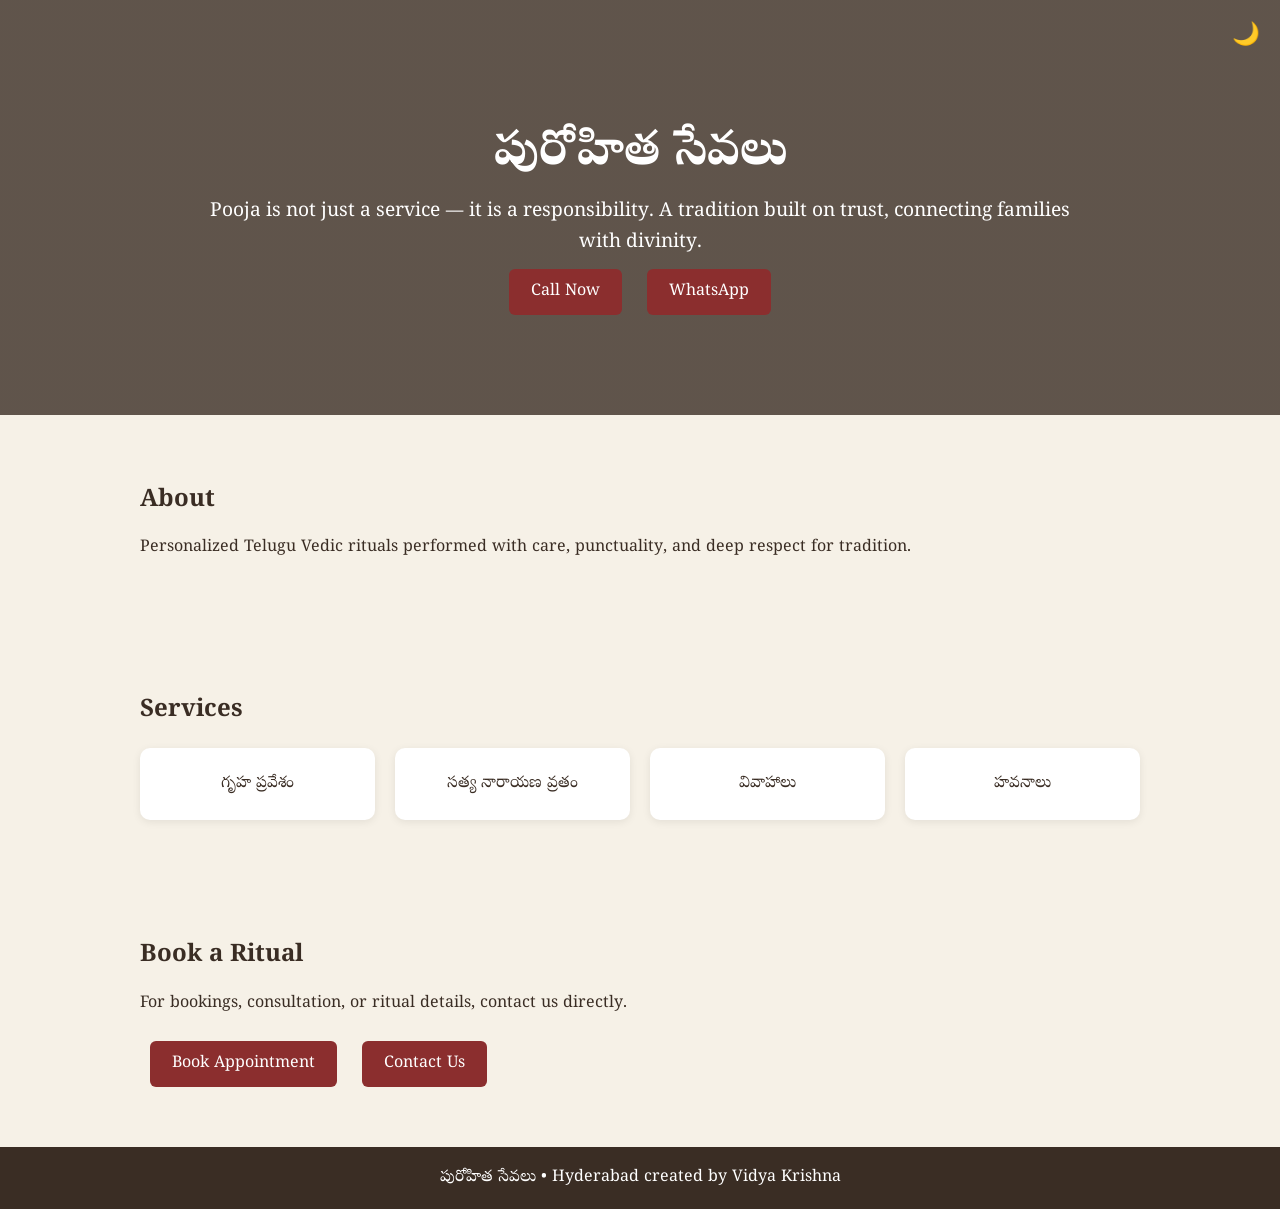
==== index.html @ c471fb9b "added developer name" ====
<!DOCTYPE html>
<html lang="te">
<head>
<meta name="google-site-verification" content="lKjtwNHath8AJ4mfFwVsN0op9UtIuHNNCm3efRwVIqU" />
<meta charset="UTF-8">
<meta name="viewport" content="width=device-width, initial-scale=1.0">
<title>పురోహిత సేవలు</title>

<link rel="stylesheet" href="style.css">
</head>
<body>

<header>
    <h1>పురోహిత సేవలు</h1>
    <p>
        Pooja is not just a service — it is a responsibility. A tradition built on trust, connecting families with divinity.
    </p>
    <div class="buttons">
        <a href="tel:+916281621341">Call Now</a>
        <a href="https://wa.me/9292904924">WhatsApp</a>
    </div>
    <button id="theme-toggle">🌙</button>
</header>

<section>
    <h2>About</h2>
    <p>
        Personalized Telugu Vedic rituals performed with care, punctuality,
        and deep respect for tradition.
    </p>
</section>

<section>
    <h2>Services</h2>
    <div class="cards">
        <div class="card">గృహ ప్రవేశం</div>
        <div class="card">సత్య నారాయణ వ్రతం</div>
        <div class="card">వివాహాలు</div>
        <div class="card">హవనాలు</div>
    </div>
</section>

<section>
    <h2>Book a Ritual</h2>
    <p>
        For bookings, consultation, or ritual details, contact us directly.
    </p>

    <div class="buttons">
        <a href="https://forms.gle/YbWDCnJESzP3Mj3n6" target="_blank">
            Book Appointment
        </a>

        <a href="https://forms.gle/YbWDCnJESzP3Mj3n6" target="_blank">
            Contact Us
        </a>
    </div>
</section>

<footer>
    పురోహిత సేవలు • Hyderabad
    created by Vidya Krishna
</footer>
<script>
const toggle = document.getElementById("theme-toggle");

toggle.addEventListener("click", () => {
    document.body.classList.toggle("dark-mode");
});
</script>
</body>
</html>
---- style.css ----
@import url('https://fonts.googleapis.com/css2?family=Noto+Serif+Telugu:wght@400;700&display=swap');

:root {
    --bg-color: #f6f1e7;
    --text-color: #3a2d24;
    --card-bg: white;
    --footer-bg: #3a2d24;
    --button-bg: #8b2e2e;
}

.dark-mode {
    --bg-color: #121212;
    --text-color: #f5f5f5;
    --card-bg: #1f1f1f;
    --footer-bg: #0d0d0d;
    --button-bg: #6b1f1f;
}
body {
    margin: 0;
    font-family: 'Noto Serif Telugu', serif;
    background: var(--bg-color);
    color: var(--text-color);
}
header {
    background: linear-gradient(rgba(58,45,36,0.8), rgba(58,45,36,0.8));
    color: white;
    text-align: center;
    padding: 90px 20px;
}
.dark-mode header {
    background: linear-gradient(rgba(15,15,15,0.9), rgba(15,15,15,0.9));
}
header h1 {
    font-size: 3rem;
    margin-bottom: 10px;
}
header p {
    font-size: 1.2rem;
    max-width: 900px;
    margin: 0 auto;
    line-height: 1.6;
}
.buttons a {
    display: inline-block;
    margin: 10px;
    padding: 12px 22px;
    text-decoration: none;
    border-radius: 6px;
    background: var(--button-bg);
    color: white;
}
section {
    max-width: 1000px;
    margin: auto;
    padding: 50px 20px;
}
.cards {
    display: grid;
    grid-template-columns: repeat(auto-fit, minmax(220px,1fr));
    gap: 20px;
}
.card {
    background: var(--card-bg);
    border-radius: 10px;
    padding: 25px;
    box-shadow: 0 2px 8px rgba(0,0,0,0.08);
    text-align: center;
}
.contact-form iframe {
    width: 100%;
    height: 700px;
    border: none;
    border-radius: 8px;
}
footer {
background: var(--footer-bg);
    color: white;
    text-align: center;
    padding: 20px;
}
/*#theme-toggle {
    margin-top: 20px;
    padding: 10px 18px;
    border: none;
    border-radius: 6px;
    cursor: pointer;
    font-family: inherit;
    background: #ffffff;
    color: #3a2d24;
}*/
#theme-toggle {
    position: absolute;
    top: 20px;
    right: 20px;

    background: none;
    border: none;

    font-size: 1.4rem;
    cursor: pointer;

    color: white;
    padding: 0;
}
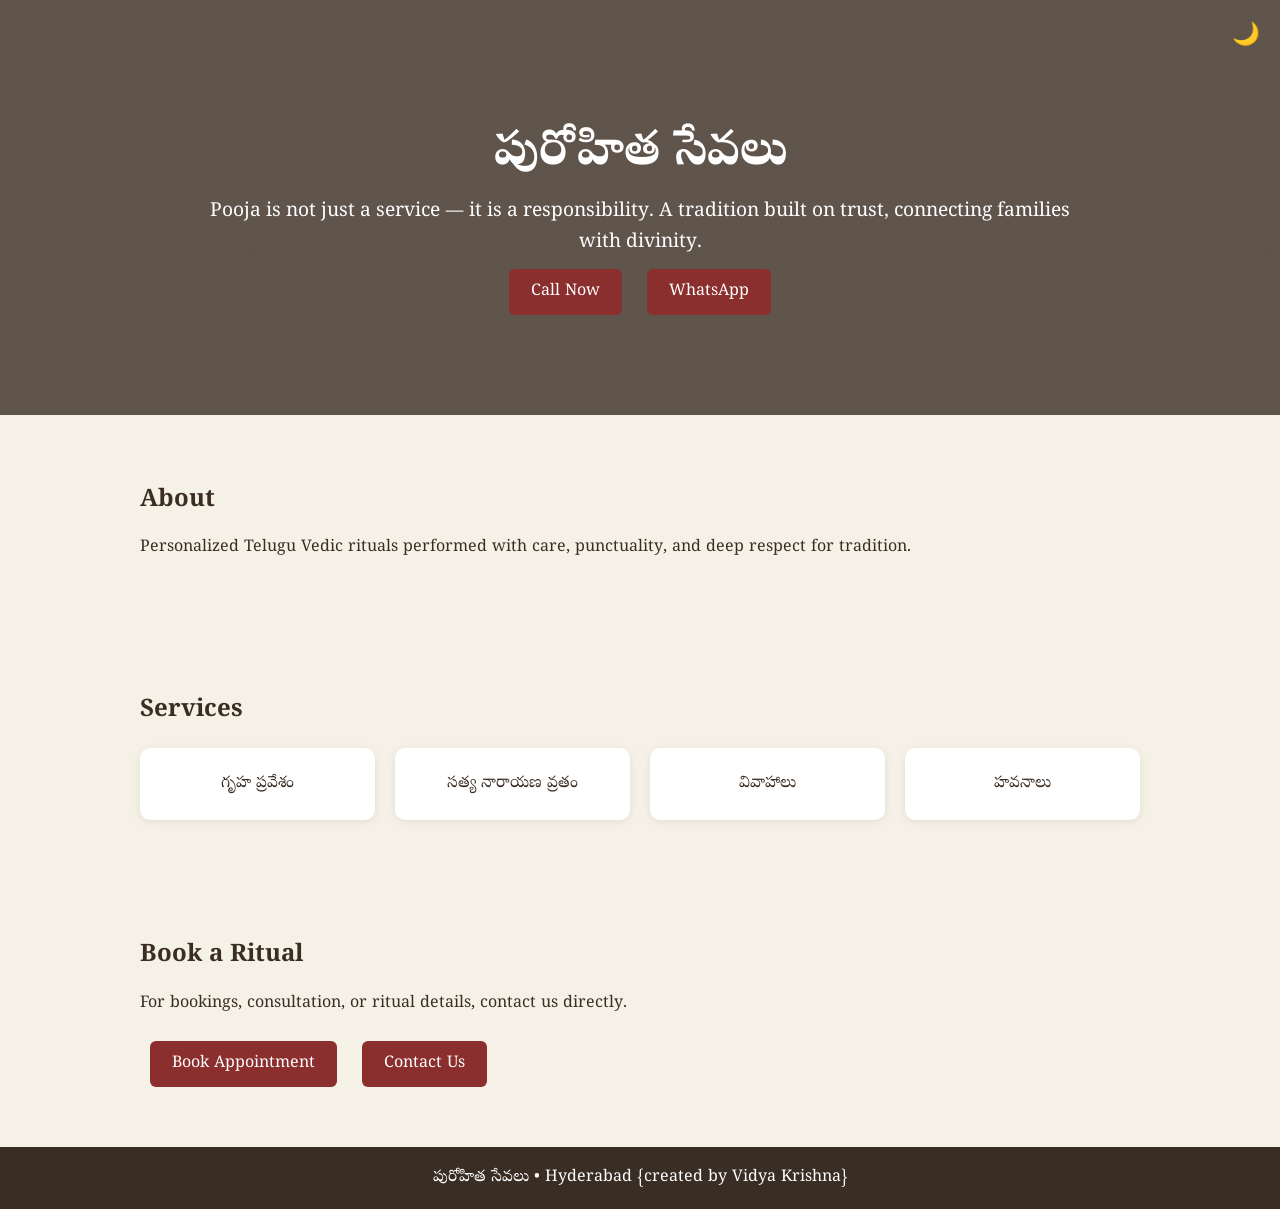
==== commit 35dad655: "edit to developer name at the bottom" ====
--- a/index.html
+++ b/index.html
@@ -58,8 +58,8 @@
 </section>
 
 <footer>
-    పురోహిత సేవలు • Hyderabad
-    created by Vidya Krishna
+    పురోహిత సేవలు • Hyderabad     
+       {created by Vidya Krishna}
 </footer>
 <script>
 const toggle = document.getElementById("theme-toggle");
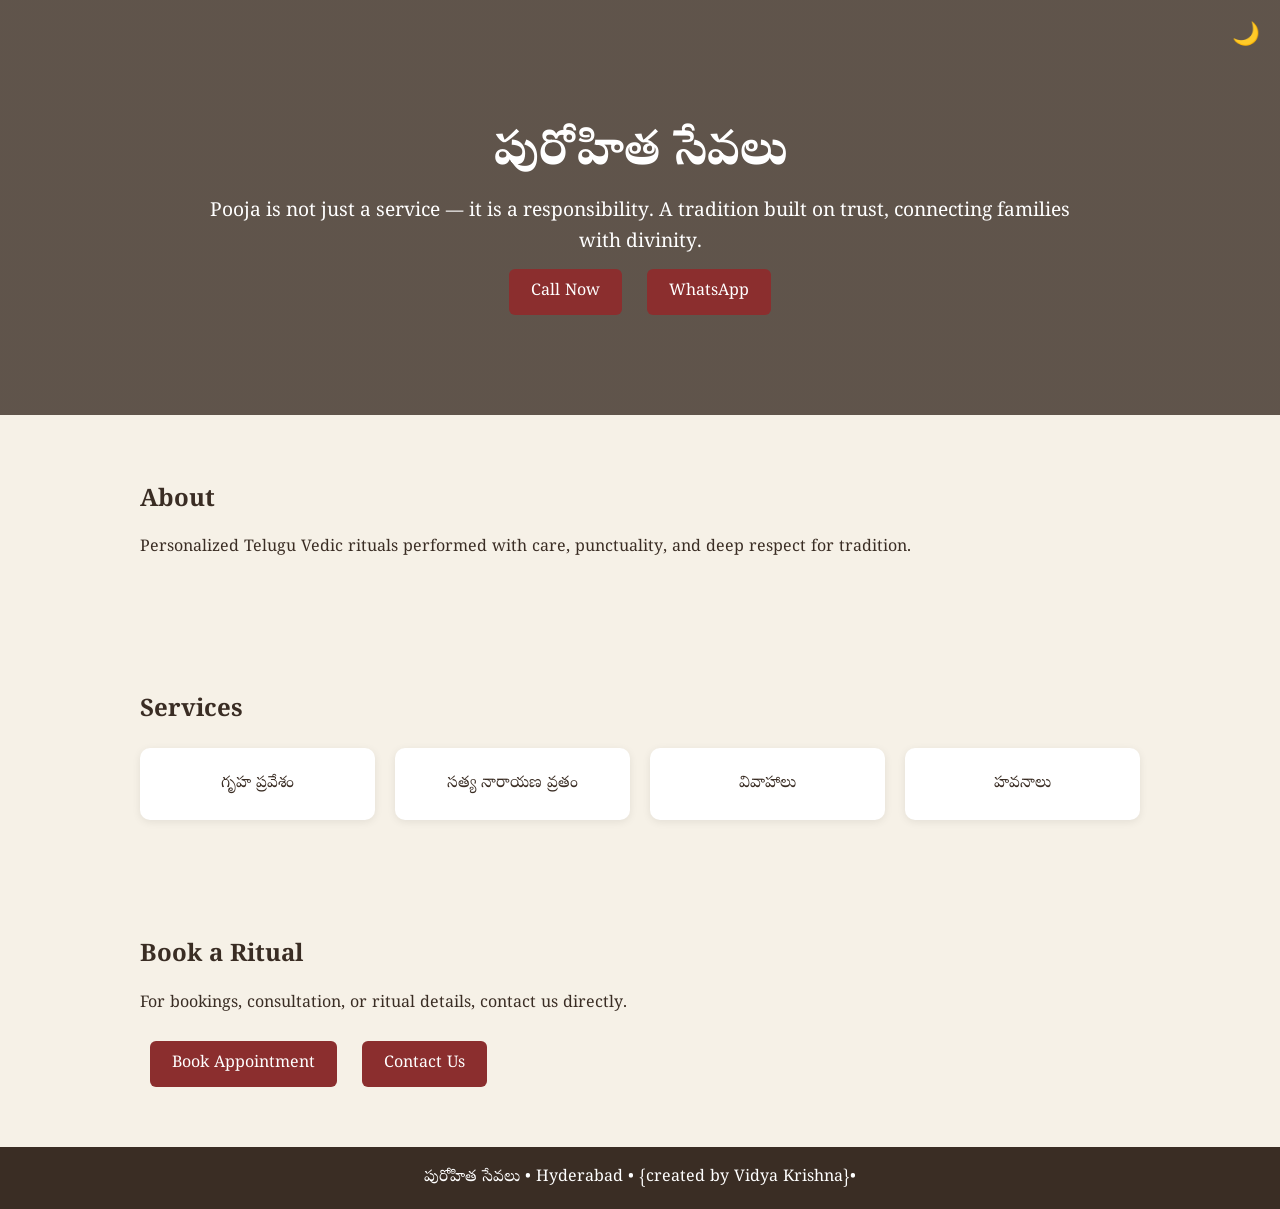
==== commit bad58ad0: "again edit to footer note" ====
--- a/index.html
+++ b/index.html
@@ -58,8 +58,8 @@
 </section>
 
 <footer>
-    పురోహిత సేవలు • Hyderabad     
-       {created by Vidya Krishna}
+    పురోహిత సేవలు • Hyderabad     •
+       {created by Vidya Krishna}•
 </footer>
 <script>
 const toggle = document.getElementById("theme-toggle");
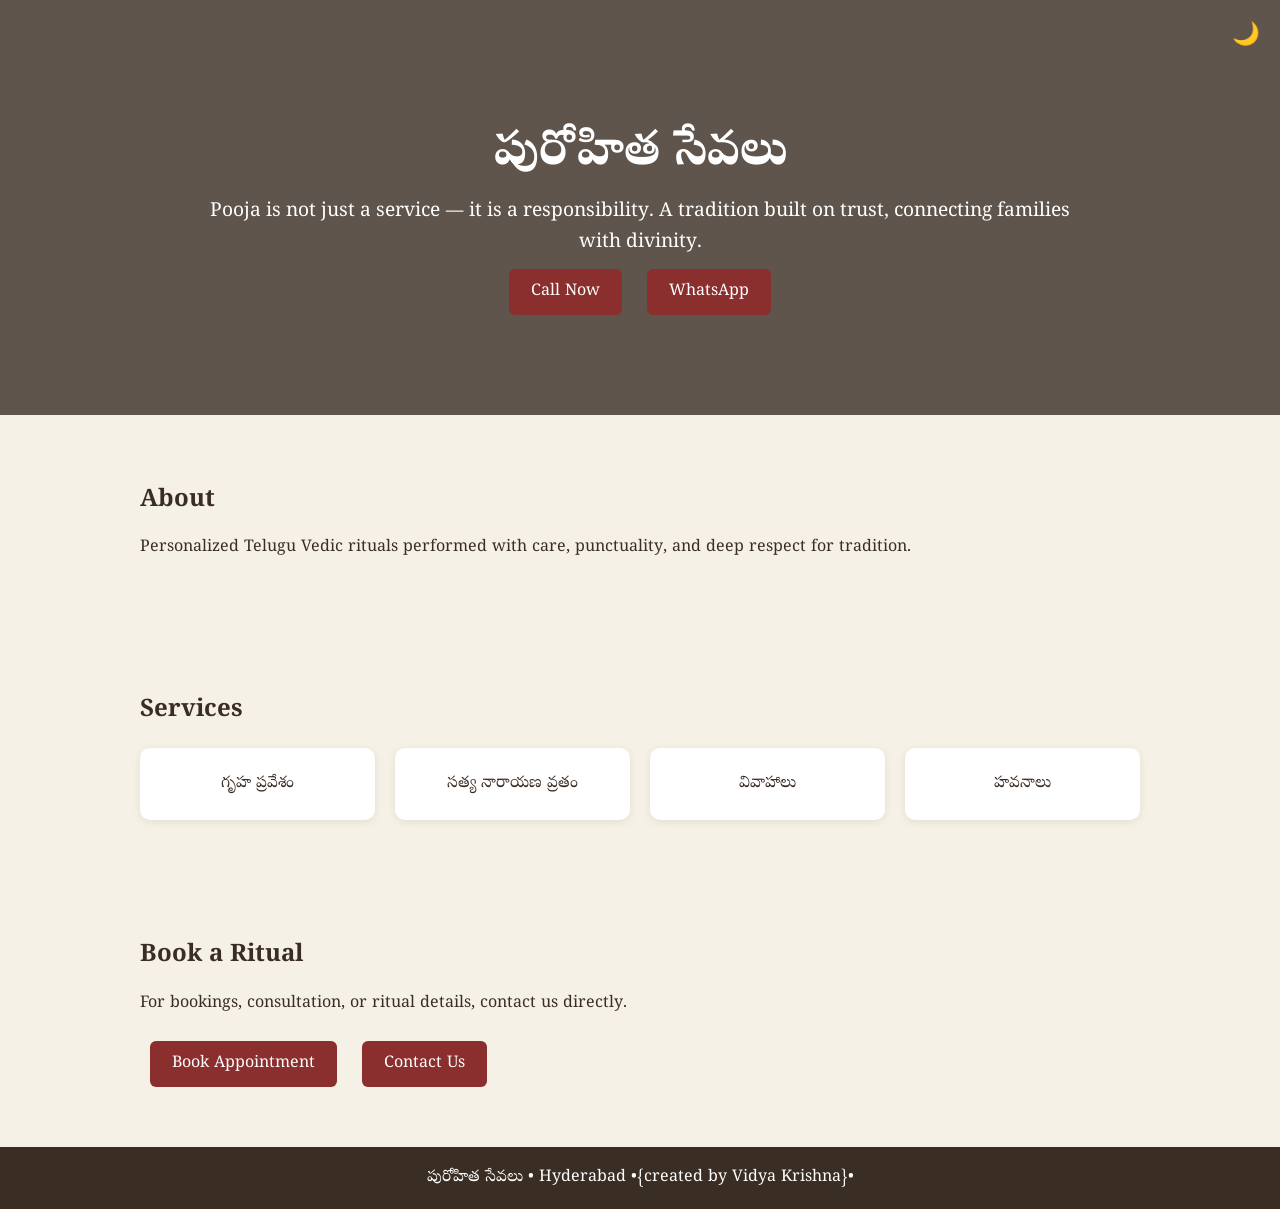
==== commit 9d17fc8a: "again edit to footer note" ====
--- a/index.html
+++ b/index.html
@@ -58,8 +58,8 @@
 </section>
 
 <footer>
-    పురోహిత సేవలు • Hyderabad     •
-       {created by Vidya Krishna}•
+    పురోహిత సేవలు • Hyderabad     
+       •{created by Vidya Krishna}•
 </footer>
 <script>
 const toggle = document.getElementById("theme-toggle");
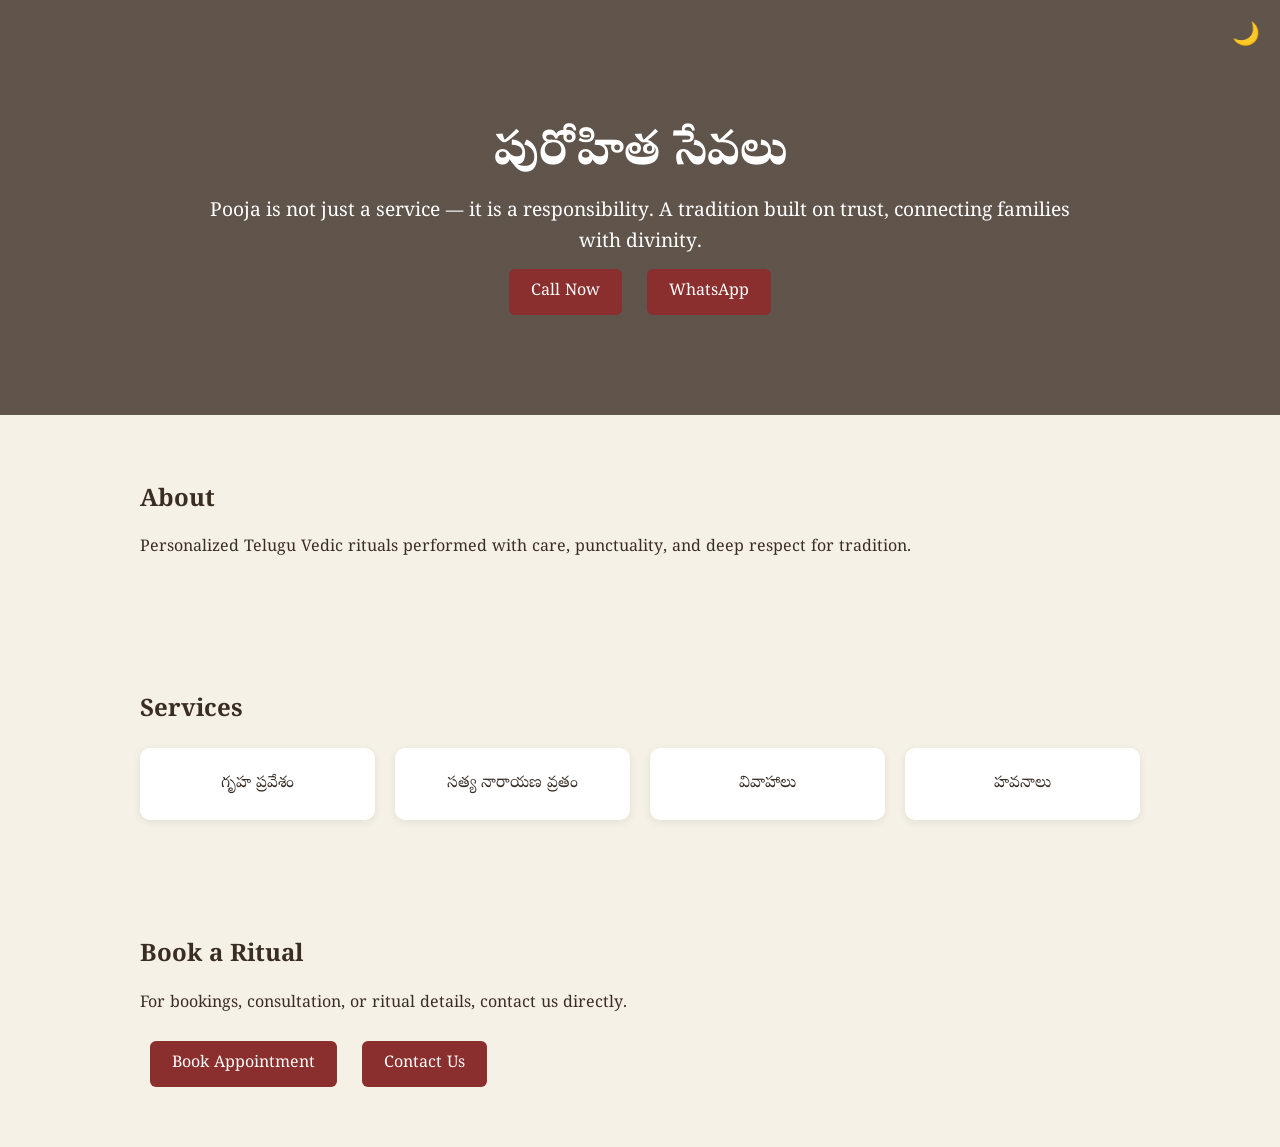
==== commit 65a769c9: "removed_a_footnote" ====
--- a/index.html
+++ b/index.html
@@ -57,10 +57,7 @@
     </div>
 </section>
 
-<footer>
-    పురోహిత సేవలు • Hyderabad     
-       •{created by Vidya Krishna}•
-</footer>
+
 <script>
 const toggle = document.getElementById("theme-toggle");
 
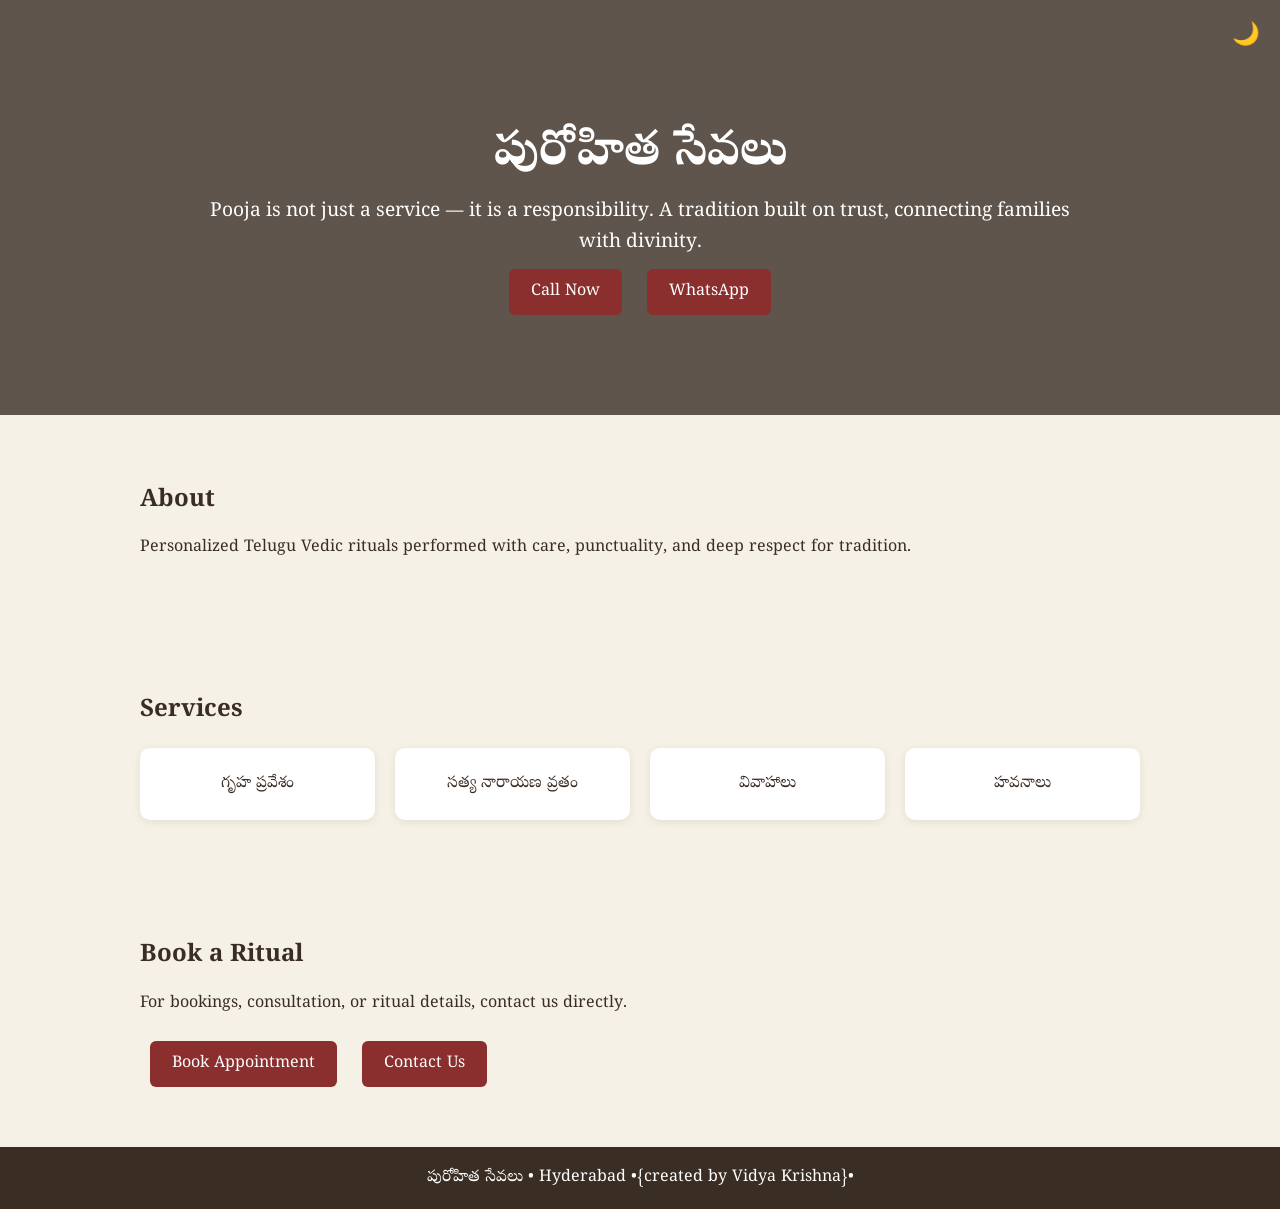
==== commit 471ad8a7: "added_a_footnote" ====
--- a/index.html
+++ b/index.html
@@ -57,7 +57,10 @@
     </div>
 </section>
 
-
+<footer>
+    పురోహిత సేవలు • Hyderabad     
+       •{created by Vidya Krishna}•
+</footer>
 <script>
 const toggle = document.getElementById("theme-toggle");
 
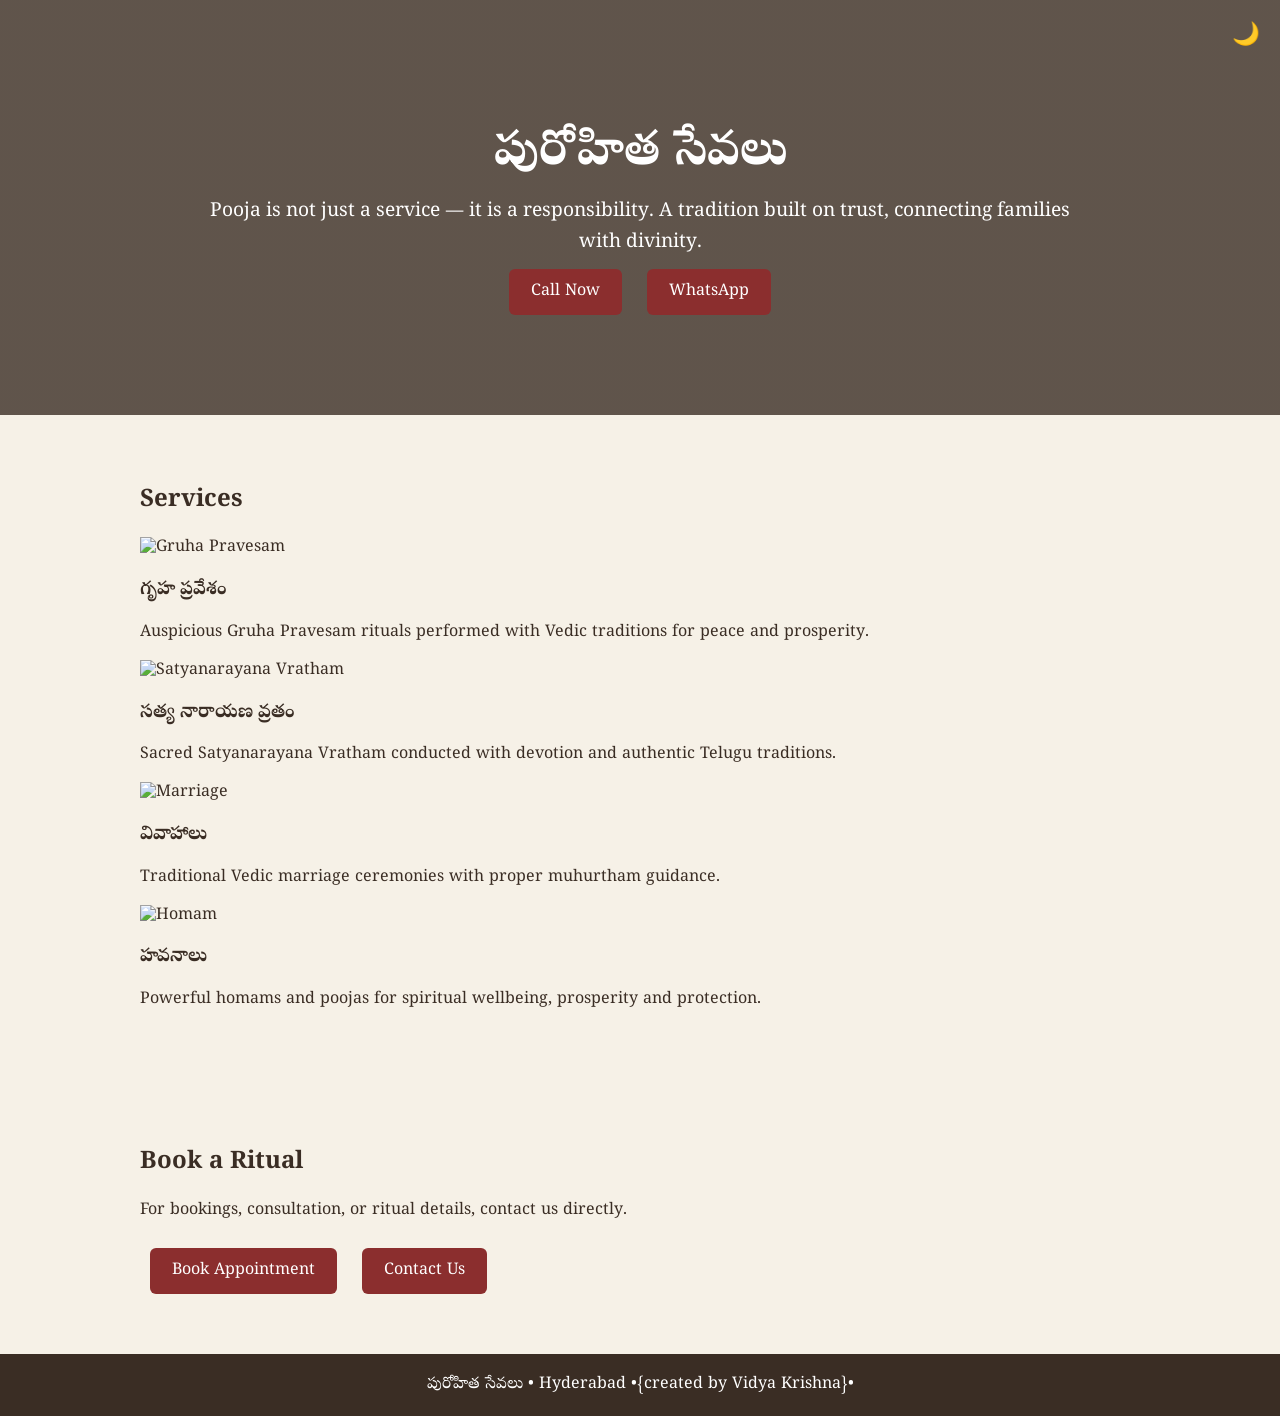
==== commit 6005281c: "changes_services_section" ====
--- a/index.html
+++ b/index.html
@@ -22,7 +22,7 @@
     <button id="theme-toggle">🌙</button>
 </header>
 
-<section>
+<!-- <section>
     <h2>About</h2>
     <p>
         Personalized Telugu Vedic rituals performed with care, punctuality,
@@ -37,6 +37,57 @@
         <div class="card">సత్య నారాయణ వ్రతం</div>
         <div class="card">వివాహాలు</div>
         <div class="card">హవనాలు</div>
+    </div>
+</section> -->
+<section class="services-section">
+    <h2 class="section-title">Services</h2>
+
+    <div class="services-grid">
+
+        <div class="service-card">
+            <img src="images/gruha-pravesam.jpg" alt="Gruha Pravesam">
+            <div class="card-content">
+                <h3>గృహ ప్రవేశం</h3>
+                <p>
+                    Auspicious Gruha Pravesam rituals performed with
+                    Vedic traditions for peace and prosperity.
+                </p>
+            </div>
+        </div>
+
+        <div class="service-card">
+            <img src="images/satyanarayana.jpg" alt="Satyanarayana Vratham">
+            <div class="card-content">
+                <h3>సత్య నారాయణ వ్రతం</h3>
+                <p>
+                    Sacred Satyanarayana Vratham conducted with devotion
+                    and authentic Telugu traditions.
+                </p>
+            </div>
+        </div>
+
+        <div class="service-card">
+            <img src="images/marriage.jpg" alt="Marriage">
+            <div class="card-content">
+                <h3>వివాహాలు</h3>
+                <p>
+                    Traditional Vedic marriage ceremonies with
+                    proper muhurtham guidance.
+                </p>
+            </div>
+        </div>
+
+        <div class="service-card">
+            <img src="images/homam.jpg" alt="Homam">
+            <div class="card-content">
+                <h3>హవనాలు</h3>
+                <p>
+                    Powerful homams and poojas for spiritual wellbeing,
+                    prosperity and protection.
+                </p>
+            </div>
+        </div>
+
     </div>
 </section>
 
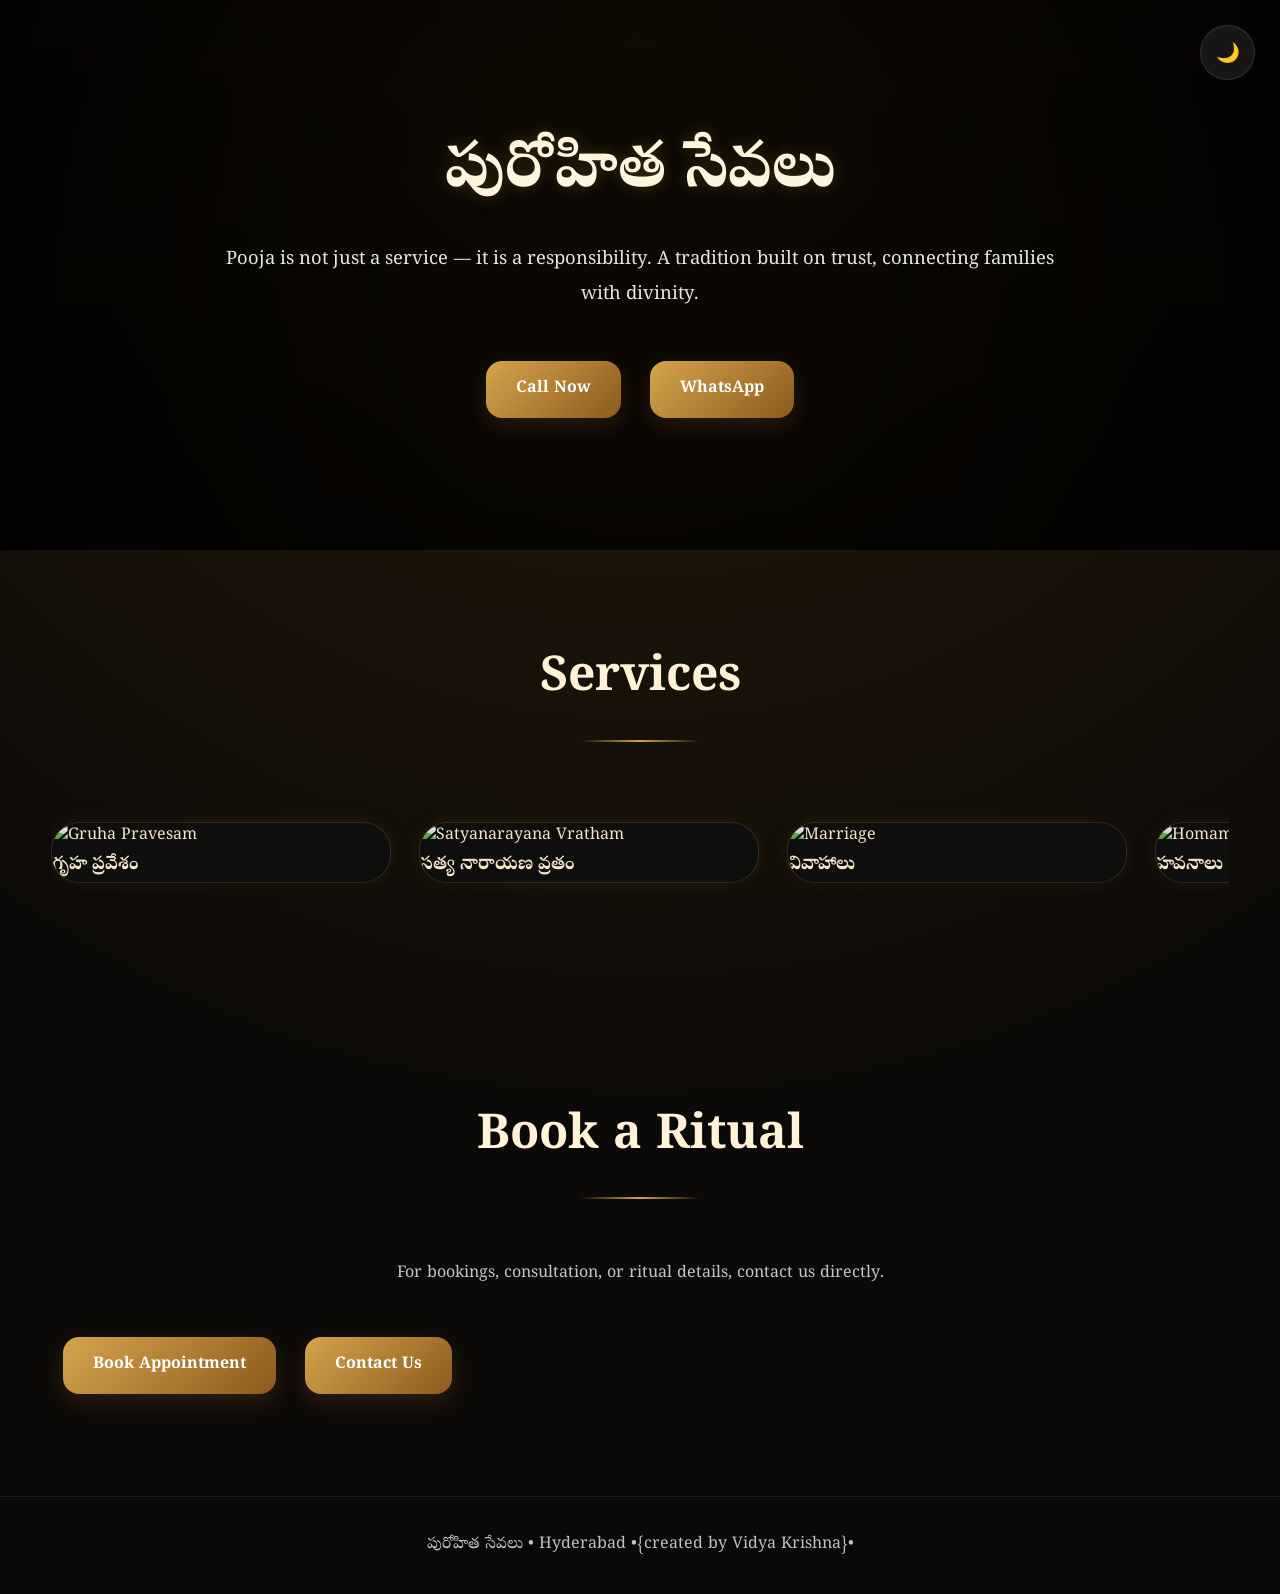
==== commit 44df3d9a: "commented_out_few_descriptions" ====
--- a/index.html
+++ b/index.html
@@ -48,10 +48,10 @@
             <img src="images/gruha-pravesam.jpg" alt="Gruha Pravesam">
             <div class="card-content">
                 <h3>గృహ ప్రవేశం</h3>
-                <p>
+                <!-- <p>
                     Auspicious Gruha Pravesam rituals performed with
                     Vedic traditions for peace and prosperity.
-                </p>
+                </p> -->
             </div>
         </div>
 
@@ -59,10 +59,10 @@
             <img src="images/satyanarayana.jpg" alt="Satyanarayana Vratham">
             <div class="card-content">
                 <h3>సత్య నారాయణ వ్రతం</h3>
-                <p>
+                <!-- <p>
                     Sacred Satyanarayana Vratham conducted with devotion
                     and authentic Telugu traditions.
-                </p>
+                </p> -->
             </div>
         </div>
 
@@ -70,10 +70,10 @@
             <img src="images/marriage.jpg" alt="Marriage">
             <div class="card-content">
                 <h3>వివాహాలు</h3>
-                <p>
+                <!-- <p>
                     Traditional Vedic marriage ceremonies with
                     proper muhurtham guidance.
-                </p>
+                </p> -->
             </div>
         </div>
 
@@ -81,10 +81,10 @@
             <img src="images/homam.jpg" alt="Homam">
             <div class="card-content">
                 <h3>హవనాలు</h3>
-                <p>
+                <!-- <p>
                     Powerful homams and poojas for spiritual wellbeing,
                     prosperity and protection.
-                </p>
+                </p> -->
             </div>
         </div>
 
--- a/style.css
+++ b/style.css
@@ -1,104 +1,364 @@
 @import url('https://fonts.googleapis.com/css2?family=Noto+Serif+Telugu:wght@400;700&display=swap');
 
 :root {
-    --bg-color: #f6f1e7;
-    --text-color: #3a2d24;
-    --card-bg: white;
-    --footer-bg: #3a2d24;
-    --button-bg: #8b2e2e;
-}
-
-.dark-mode {
-    --bg-color: #121212;
-    --text-color: #f5f5f5;
-    --card-bg: #1f1f1f;
-    --footer-bg: #0d0d0d;
-    --button-bg: #6b1f1f;
-}
+    --gold: #d4a44d;
+    --gold-soft: #f3d088;
+
+    --bg-dark: #0c0a08;
+    --card-dark: rgba(18, 18, 18, 0.82);
+
+    --text-light: #f3e5c8;
+    --text-muted: #c6c6c6;
+
+    --footer-bg: #090909;
+
+    --button-gradient:
+    linear-gradient(
+        135deg,
+        #d4a44d,
+        #8d5a1c
+    );
+}
+
+/* RESET */
+
+* {
+    margin: 0;
+    padding: 0;
+    box-sizing: border-box;
+}
+
+/* BODY */
+
 body {
-    margin: 0;
     font-family: 'Noto Serif Telugu', serif;
-    background: var(--bg-color);
-    color: var(--text-color);
-}
+
+    background:
+    radial-gradient(
+        circle at top,
+        #2c1d08 0%,
+        #0c0a08 65%
+    );
+
+    color: var(--text-light);
+
+    overflow-x: hidden;
+    line-height: 1.7;
+}
+
+/* HEADER */
+
 header {
-    background: linear-gradient(rgba(58,45,36,0.8), rgba(58,45,36,0.8));
-    color: white;
+    position: relative;
     text-align: center;
-    padding: 90px 20px;
-}
-.dark-mode header {
-    background: linear-gradient(rgba(15,15,15,0.9), rgba(15,15,15,0.9));
-}
+
+    padding: 120px 20px;
+
+    background:
+    linear-gradient(
+        rgba(0,0,0,0.65),
+        rgba(0,0,0,0.78)
+    ),
+    url('images/temple-bg.jpg');
+
+    background-size: cover;
+    background-position: center;
+    background-attachment: fixed;
+}
+
+header::before {
+    content: "";
+    position: absolute;
+    inset: 0;
+
+    background:
+    radial-gradient(
+        circle at center,
+        transparent 30%,
+        rgba(0,0,0,0.55)
+    );
+}
+
 header h1 {
-    font-size: 3rem;
-    margin-bottom: 10px;
-}
+    position: relative;
+    z-index: 2;
+
+    font-size: 4rem;
+    margin-bottom: 15px;
+
+    color: #fff5dd;
+
+    text-shadow:
+        0 0 15px rgba(212,164,77,0.25);
+}
+
 header p {
-    font-size: 1.2rem;
-    max-width: 900px;
-    margin: 0 auto;
-    line-height: 1.6;
-}
+    position: relative;
+    z-index: 2;
+
+    max-width: 850px;
+    margin: auto;
+
+    font-size: 1.15rem;
+    line-height: 1.9;
+
+    color: rgba(255,255,255,0.9);
+}
+
+/* BUTTONS */
+
+.buttons {
+    margin-top: 35px;
+}
+
 .buttons a {
     display: inline-block;
-    margin: 10px;
-    padding: 12px 22px;
+
+    margin: 12px;
+    padding: 15px 30px;
+
     text-decoration: none;
-    border-radius: 6px;
-    background: var(--button-bg);
+
+    border-radius: 16px;
+
+    background: var(--button-gradient);
+
     color: white;
-}
+    font-weight: bold;
+
+    transition: 0.35s ease;
+
+    box-shadow:
+    0 8px 25px rgba(212,164,77,0.15);
+}
+
+.buttons a:hover {
+    transform:
+    translateY(-4px);
+
+    box-shadow:
+    0 12px 35px rgba(212,164,77,0.3);
+}
+
+/* THEME TOGGLE */
+
+#theme-toggle {
+    position: fixed;
+    top: 25px;
+    right: 25px;
+
+    width: 55px;
+    height: 55px;
+
+    border-radius: 50%;
+
+    border:
+    1px solid rgba(255,255,255,0.12);
+
+    background:
+    rgba(255,255,255,0.08);
+
+    backdrop-filter: blur(12px);
+
+    color: white;
+    font-size: 1.2rem;
+
+    cursor: pointer;
+    z-index: 999;
+
+    transition: 0.3s ease;
+}
+
+#theme-toggle:hover {
+    transform: scale(1.08);
+}
+
+/* SECTIONS */
+
 section {
-    max-width: 1000px;
+    width: min(1300px, 92%);
     margin: auto;
-    padding: 50px 20px;
-}
-.cards {
-    display: grid;
-    grid-template-columns: repeat(auto-fit, minmax(220px,1fr));
-    gap: 20px;
-}
-.card {
-    background: var(--card-bg);
-    border-radius: 10px;
-    padding: 25px;
-    box-shadow: 0 2px 8px rgba(0,0,0,0.08);
+    padding: 90px 0;
+}
+
+section h2 {
     text-align: center;
-}
+
+    font-size: 3rem;
+
+    color: #fff2d6;
+
+    margin-bottom: 60px;
+
+    position: relative;
+}
+
+section h2::after {
+    content: "";
+
+    width: 120px;
+    height: 2px;
+
+    background:
+    linear-gradient(
+        to right,
+        transparent,
+        var(--gold),
+        transparent
+    );
+
+    display: block;
+    margin: 18px auto 0;
+}
+
+/* ABOUT */
+
+section p {
+    text-align: center;
+    max-width: 900px;
+    margin: auto;
+
+    color: var(--text-muted);
+
+    line-height: 1.9;
+}
+
+/* SERVICES */
+
+.services-grid {
+    display: flex;
+    flex-wrap: nowrap;
+
+    gap: 28px;
+
+    overflow-x: auto;
+    overflow-y: hidden;
+
+    width: 100%;
+
+    scroll-snap-type: x mandatory;
+    scroll-behavior: smooth;
+
+    padding: 20px 10px 35px;
+
+    -webkit-overflow-scrolling: touch;
+
+    scrollbar-width: none;
+}
+
+.services-grid::-webkit-scrollbar {
+    display: none;
+}
+
+.service-card {
+    flex: 0 0 340px;
+
+    min-width: 340px;
+    max-width: 340px;
+
+    scroll-snap-align: start;
+
+    background: rgba(15,15,15,0.88);
+
+    border-radius: 28px;
+
+    overflow: hidden;
+
+    border: 1px solid rgba(212,164,77,0.18);
+
+    backdrop-filter: blur(16px);
+
+    transition: all 0.4s ease;
+
+    box-shadow:
+    0 0 20px rgba(212,164,77,0.08);
+}
+
+.service-card:hover {
+    transform:
+    translateY(-8px)
+    scale(1.02);
+
+    box-shadow:
+    0 0 45px rgba(212,164,77,0.18);
+}
+
+.service-card img {
+    width: 100%;
+    height: 260px;
+    object-fit: cover;
+}
+
+/* CONTACT FORM */
+
 .contact-form iframe {
     width: 100%;
     height: 700px;
+
     border: none;
-    border-radius: 8px;
-}
+
+    border-radius: 20px;
+
+    overflow: hidden;
+}
+
+/* FOOTER */
+
 footer {
-background: var(--footer-bg);
-    color: white;
+    background: var(--footer-bg);
+
     text-align: center;
-    padding: 20px;
-}
-/*#theme-toggle {
-    margin-top: 20px;
-    padding: 10px 18px;
-    border: none;
-    border-radius: 6px;
-    cursor: pointer;
-    font-family: inherit;
-    background: #ffffff;
-    color: #3a2d24;
-}*/
-#theme-toggle {
-    position: absolute;
-    top: 20px;
-    right: 20px;
-
-    background: none;
-    border: none;
-
-    font-size: 1.4rem;
-    cursor: pointer;
-
-    color: white;
-    padding: 0;
-}+
+    padding: 35px 20px;
+
+    color: rgba(255,255,255,0.75);
+
+    border-top:
+    1px solid rgba(255,255,255,0.08);
+}
+
+/* MOBILE */
+
+@media(max-width: 992px) {
+
+    header {
+        padding: 100px 20px;
+    }
+
+    header h1 {
+        font-size: 3rem;
+    }
+
+    section h2 {
+        font-size: 2.4rem;
+    }
+}
+
+@media(max-width: 768px) {
+
+    header h1 {
+        font-size: 2.4rem;
+    }
+
+    header p {
+        font-size: 1rem;
+    }
+
+    .buttons a {
+        display: block;
+        margin: 15px auto;
+        width: fit-content;
+    }
+
+    section {
+        padding: 70px 0;
+    }
+
+    section h2 {
+        font-size: 2rem;
+    }
+
+    .card img {
+        height: 220px;
+    }
+}
